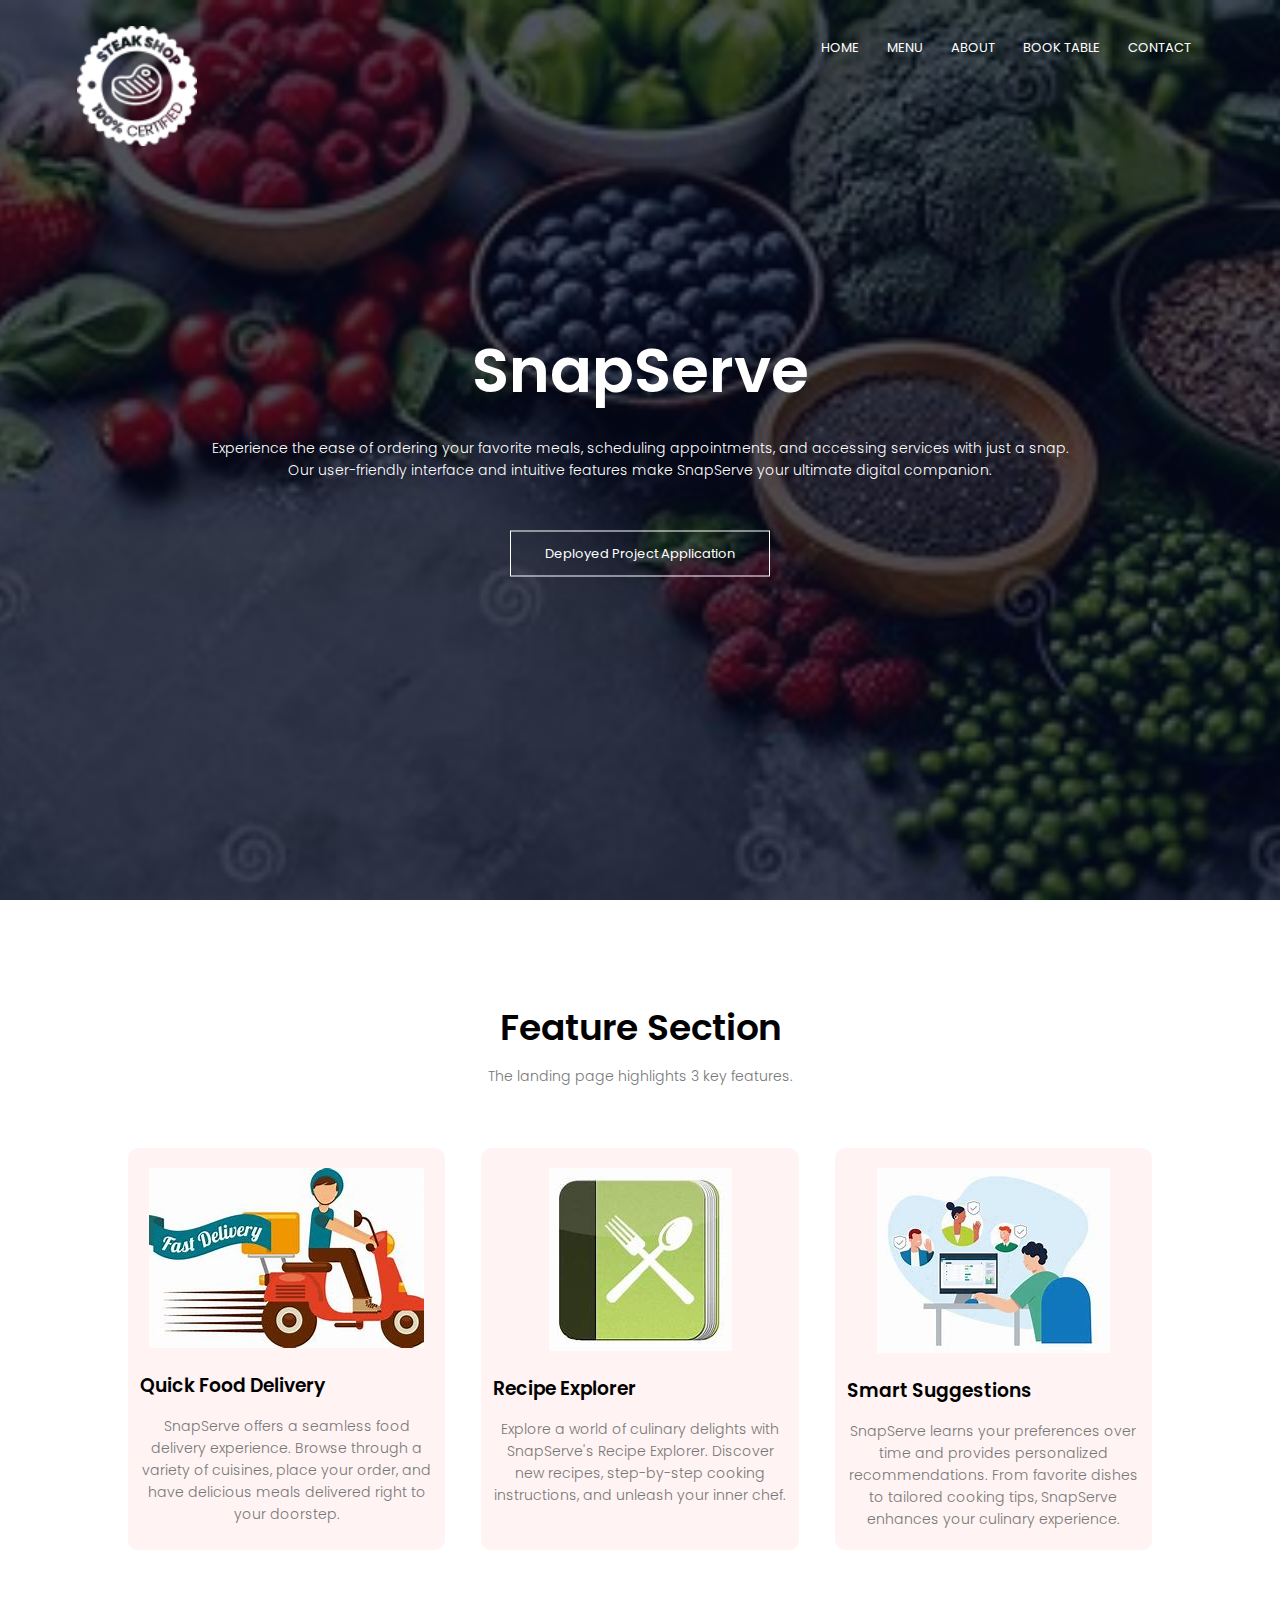
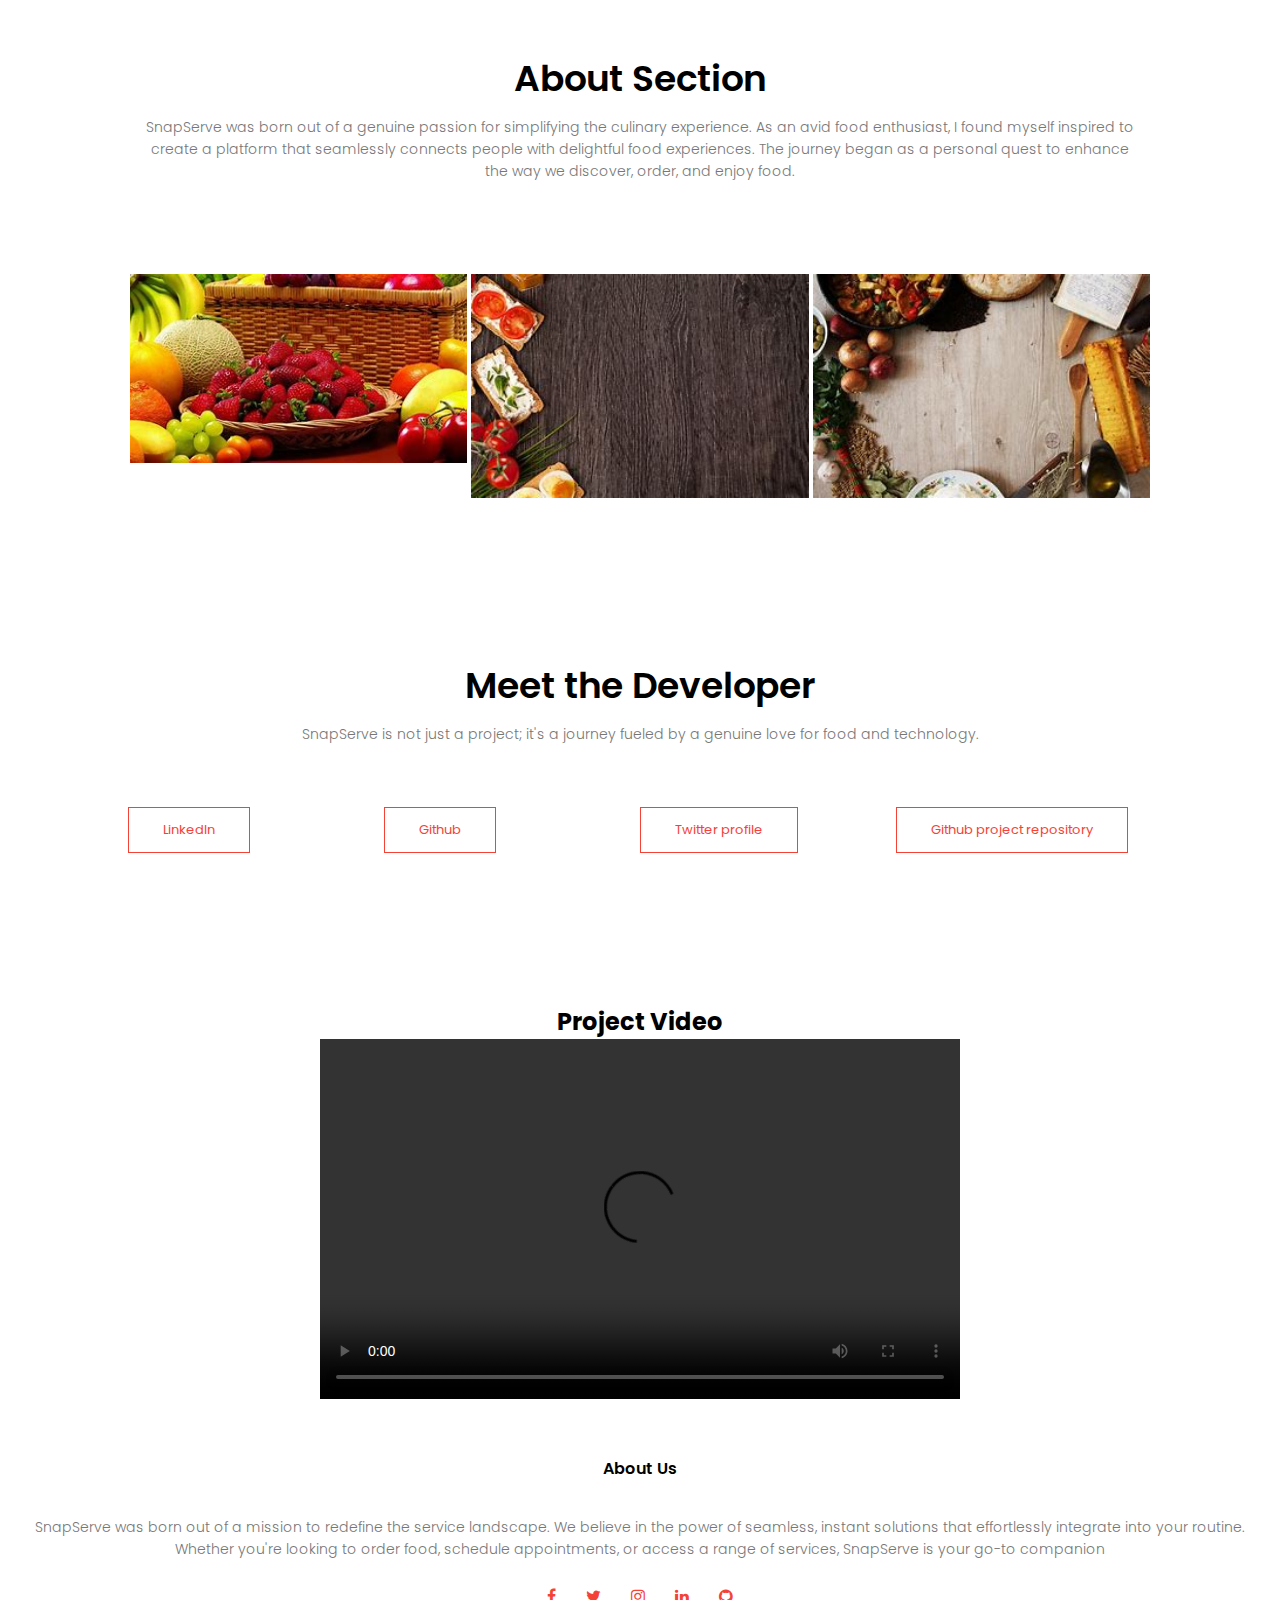
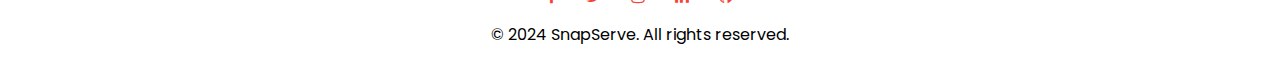
==== index.html @ 0df87a7c "Add files via upload" ====
<!DOCTYPE html>
<html>
<head>
    <meta name="viewport" content="with=device-width, initial-scale=1.0">
    <title>SnapServe</title>
    <link rel="stylesheet" href="style.css">
    <link rel="preconnect" href="https://fonts.googleapis.com">
    <link rel="preconnect" href="https://fonts.gstatic.com" crossorigin>
    <link href="https://fonts.googleapis.com/css2?family=Poppins:ital,wght@0,100;0,300;0,400;0,600;0,700;1,100&display=swap" rel="stylesheet">
<link rel="stylesheet" href="https://stackpath.bootstrapcdn.com/font-awesome/4.7.0/css/font-awesome.min.css">
</head>
<body>
<section class="header">
    <nav>
        <a href="index.html"><img src="images/logo1.png"></a>
        <div class="nav-links" id="navLinks">
            <i class="fa fa-times" onclick="hideMenu"></i>
            <ul>
                <li><a href="index.html">HOME</a></li>
                <li><a href="menu.html">MENU</a></li>
                <li><a href="about.html">ABOUT</a></li>
                <li><a href="book.html">BOOK TABLE</a></li>
                <li><a href="contact.html">CONTACT</a></li>
            </ul>
        </div>
        <i class="fa fa-bars" onclick="showMenu"></i>
    </nav>

<div class="text-box">
    <h1>SnapServe</h1>
    <p>Experience the ease of ordering your favorite meals, scheduling appointments, and accessing services with just a snap.<br>Our user-friendly interface and intuitive features make SnapServe your ultimate digital companion.</p>
    <a href="" class="hero-btn">Deployed Project Application</a>
</div>

</section>

<!-------- Feature Section -------->
<section class="features">
    <h1>Feature Section</h1>
    <p>The landing page highlights 3 key features.</p>
    
    <div class="row">
        <div class="features-col">
            <img src="images/delivery.jpeg">
            <h3>Quick Food Delivery</h3>
            <p>SnapServe offers a seamless food delivery experience. Browse through a variety of cuisines, place your order, and have delicious meals delivered right to your doorstep.</p>
        </div>
        <div class="features-col">
            <img src="images/recipe.jpeg">
            <h3>Recipe Explorer</h3>
            <p>Explore a world of culinary delights with SnapServe's Recipe Explorer. Discover new recipes, step-by-step cooking instructions, and unleash your inner chef.</p>
        </div>
        <div class="features-col">
            <img src="images/smart.jpeg">
            <h3>Smart Suggestions</h3>
            <p>SnapServe learns your preferences over time and provides personalized recommendations. From favorite dishes to tailored cooking tips, SnapServe enhances your culinary experience.</p>
        </div>
    </div>
</section>

<!--------- About Section----------->

<section class="about">
    <h1>About Section</h1>
    <p>SnapServe was born out of a genuine passion for simplifying the culinary experience. As an avid food enthusiast, I found myself inspired to create a platform that seamlessly connects people with delightful food experiences. The journey began as a personal quest to enhance the way we discover, order, and enjoy food.</p>

    <div class="row">
        <div class="about-col">
            <img src="images/b3.jpeg">
            <div class="layer">
                <h3>KATSINA</h3>
            </div>
        </div>
        <div class="about-col">
            <img src="images/a1.jpeg">
            <div class="layer">
                <h3>Batagarawa</h3>
            </div>
        </div>
        <div class="about-col">
            <img src="images/a2.jpeg">
            <div class="layer">
                <h3>Dutsin-ma</h3>
            </div>
        </div>
    </div>
</section>

<!------- developer ------>

<section class="developer">
    <h1>Meet the Developer</h1>
    <p>SnapServe is not just a project; it's a journey fueled by a genuine love for food and technology.</p>

    <div class="row">
        <div class="developer-col">
            <a href="https://www.linkedin.com/in/umar-muhammad-sani/" class="hero-btn red-btn">LinkedIn</a>
        </div>
        <div class="developer-col">
            <a href="https://github.com/UmarMsani" class="hero-btn red-btn">Github</a>
        </div>
        <div class="developer-col">
            <a href="https://twitter.com/umuhammad11" class="hero-btn red-btn">Twitter profile</a>
        </div>
        <div class="developer-col">
            <a href="https://github.com/UmarMsani/Landing-page" class="hero-btn red-btn">Github project repository</a>
        </div>
    </div>
</section>

<!-----------video---------->

<section class="video">
    <h2>Project Video</h2>
    <!-- Replace the following line with the actual video embed code -->
    <video width="640" height="360" controls>
        <source src="your-video-source.mp4" type="video/mp4">
        Your browser does not support the video tag.
    </video>
</section>

<!-------Footer------->

<section class="footer">
    <h4>About Us</h4>
        <p>SnapServe was born out of a mission to redefine the service landscape. We believe in the power of seamless, instant solutions that effortlessly integrate into your routine.<br>Whether you're looking to order food, schedule appointments, or access a range of services, SnapServe is your go-to companion</p>
        <div class="icons">
            <i class="fa fa-facebook"></i>
            <i class="fa fa-twitter"></i>
            <i class="fa fa-instagram"></i>
            <i class="fa fa-linkedin"></i>
            <i class="fa fa-github"></i>
        </div>
        &copy; 2024 SnapServe. All rights reserved.
</section>


<!--------JavaScript for Toggle Menu-------->
<script>

    var navLinks = document.getElementById("navLinks");
    function showMenu(){
        navLinks.style.right = "0";
    }
    function hideMenu(){
        navLinks.style.right = "-200px";
    }

</script>

</body>
</html>
---- style.css ----
*{
    margin: 0;
    padding: 0;
    font-family: "Poppins", sans-serif;
}
.header{
    min-height: 100vh;
    width: 100%;
    background-image: linear-gradient(rgba(4,9,30,0.7),rgba(4,9,30,0.7)),url(images/b1.jpeg);
    background-position: center;
    background-size: cover;
    position: relative;
}
nav{
    display: flex;
    padding: 2% 6%;
    justify-content: space-between;
    align-items: ce;
}
nav img{
    width: 150%;
}
.nav-links{
    flex: 1;
    text-align: right;
}
.nav-links ul li{
    list-style: none;
    display: inline-block;
    padding: 8px 12px;
    position: relative;
}
.nav-links ul li a{
    color: #fff;
    text-decoration: none;
    font-size: 13px;
}
.nav-links ul li::after{
    content: '';
    width: 0%;
    height: 2px;
    background: #f44336;
    display: block;
    margin: auto;
    transition: 0.5s;
}
.nav-links ul li:hover::after{
    width: 100%;
}
.text-box{
    width: 90%;
    color: #fff;
    position: absolute;
    top: 50%;
    left: 50%;
    transform: translate(-50%,-50%);
    text-align: center;
}
.text-box h1{
    font-size: 62px;
}
.text-box p{
    margin: 10px 0 40px;
    font-size: 14px;
    color: #fff;
}
.hero-btn{
    display: inline-block;
    text-decoration: none;
    color: #fff;
    border: 1px solid #fff;
    padding: 12px 34px;
    font-size: 13px;
    background: transparent;
    position: relative;
    cursor: pointer;
}
.hero-btn:hover{
    border: 1px solid #f44336;
    background: #f44336;
    transition: 1s;
}

nav .fa{
    display: none;
}

@media(max-width: 700px){
    .text-box h1{
        font-size: 20px;
    }
    .nav-links ul li{
        display: block;
    }
    .nav-links{
        position: fixed;
        background: #f44336;
        height: 100vh;
        width: 200px;
        top: 0;
        right: -200px;
        text-align: left;
        z-index: 2;
        transition: 1s;
    }
    nav .fa{
        display: block;
        color: #fff;
        margin: 10px;
        font-size: 22px;
        cursor: pointer;
    }
    .nav-links ul{
        padding: 30px;
    }

}

/*------ features -------*/

.features{
    width: 80%;
    margin: auto;
    text-align: center;
    padding-top: 100px;
}
h1{
    font-size: 36px;
    font-weight: 600;
}
p{
    color: #777;
    font-size: 14px;
    font-weight: 300;
    line-height: 22px;
    padding: 10px;
}

.row{
    margin-top: 5%;
    display: flex;
    justify-content: space-between;
}
.features-col{
    flex-basis: 31%;
    background: #fff3f3;
    border-radius: 10px;
    margin-bottom: 5%;
    padding: 20px 12px;
    box-sizing: border-box;
}
h3{
    text-align: center;
    font-weight: 600;
    margin: 10px 0;
}
.features-col:hover{
    box-shadow: 0 0 20px 0px rgba(0,0,0,0.2);
}
@media(max-width: 700px){
    .row{
        flex-direction: column;
    }
}

/*-------- About Section ------*/

.about{
    width: 80%;
    margin: auto;
    text-align: center;
    padding-top: 50px;
}
.about-col{
    flex-basis: 32%;
    border-radius: 10px;
    margin-bottom: 30px;
    position: relative;
    overflow: hidden;
}
.about-col img{
    width: 100%;
    display: block;
}
.layer{
    background: transparent;
    height: 100%;
    width: 100%;
    position: absolute;
    top: 0;
    left: 0;
    transition: 0.5s;
}
.layer:hover{
    background: rgba(163, 136, 136, 0.7);
}
.layer h3{
    width: 100%;
    font-weight: 500;
    color: #fff;
    font-size: 26px;
    bottom: 0;
    left: 50%;
    transform: translateX(-50%);
    position: absolute;
    opacity: 0;
    transition: 0.5s;
}
.layer:hover h3{
    bottom: 49%;
    opacity: 1;
}
.red-btn{
    border: 1px solid #f44336;
    background: transparent;
    color: #f44336;
}
.red-btn:hover{
    color: #fff;
}

/*------- developer --------*/

.developer{
    width: 80%;
    margin: auto;
    text-align: center;
    padding-top: 100px;
}
.developer-col{
    flex-basis: 31%;
    border-radius: 10px;
    margin-bottom: 5%;
    text-align: left;
}
.developer-col img{
    width: 100%;
    border-radius: 10px;
}
.features-col p{
    padding: 0;
}
.features-col h3{
    margin-top: 16px;
    margin-bottom: 15px;
    text-align: left;
}

/*-----------video---------*/
.video{
    width: 80%;
    margin: auto;
    text-align: center;
    padding-top: 100px;
}


/*--------footer--------*/

.footer{
    width: 100%;
    text-align: center;
    padding: 30px 0;
}
.footer h4{
    margin-bottom: 25px;
    margin-top: 20px;
    font-weight: 600;
}
.icons .fa{
    color: #f44336;
    margin: 0 13px;
    cursor: pointer;
    padding: 18px 0;
}

/*---------- abount us page-----------*/

.sub-header{
    height: 50vh;
    width: 100%;
    background-image: linear-gradient(rgba(4,9,30,0.7),rgba(4,9,30,0.7)),url(images/d1.jpeg);
    background-position: center;
    background-size: cover;
    text-align: center;
    color: #fff;
}
.sub-header h1{
    margin-top: 20PX;
}
.about-us{
    width: 80%;
    margin: auto;
    padding-top: 80px;
    padding-bottom: 50px;
}
.about-col{
    flex-basis: 48%;
    padding: 30px 2px;
}
.about-col img{
    width: 100%;
}
.about-us h1{
    padding-top: 0;
}
.about-col p{
    padding: 15px 0 25px;
}
.red-btn{
    border: 1px solid #f44336;
    background: transparent;
    color: #f44336;
}
.red-btn:hover{
    color: #fff;
}

/*---------- contact us page ----------*/

.location{
    width: 80%;
    margin: auto;
    padding: 80px 0;
}
.location iframe{
    width: 100%;
}
.contact-us{
    width: 80%;
    margin: auto;
}
.contact-col{
    flex-basis: 48%;
    margin-bottom: 30px;
}
.contact-col div{
    display: flex;
    align-items: center;
    margin-bottom: 40px;
}
.contact-col div .fa{
    font-size: 28px;
    color: #f44336;
    margin: 10px;
    margin-right: 30px;
}
.contact-col div p{
    padding: 0;
}
.contact-col div h5{
    font-size: 20px;
    margin-bottom: 5px;
    color: #555;
    font-weight: 400;
}
.contact-col input, .contact-col textarea{
    width: 100%;
    padding: 15px;
    margin-bottom: 17px;
    outline: none;
    border: 1px solid #ccc;
    box-sizing: border-box;
}
.input,
select {
  width: 100%;
  padding: 15px;
  margin-bottom: 17px;
  border: 1px solid #ccc;
  box-sizing: border-box;
}
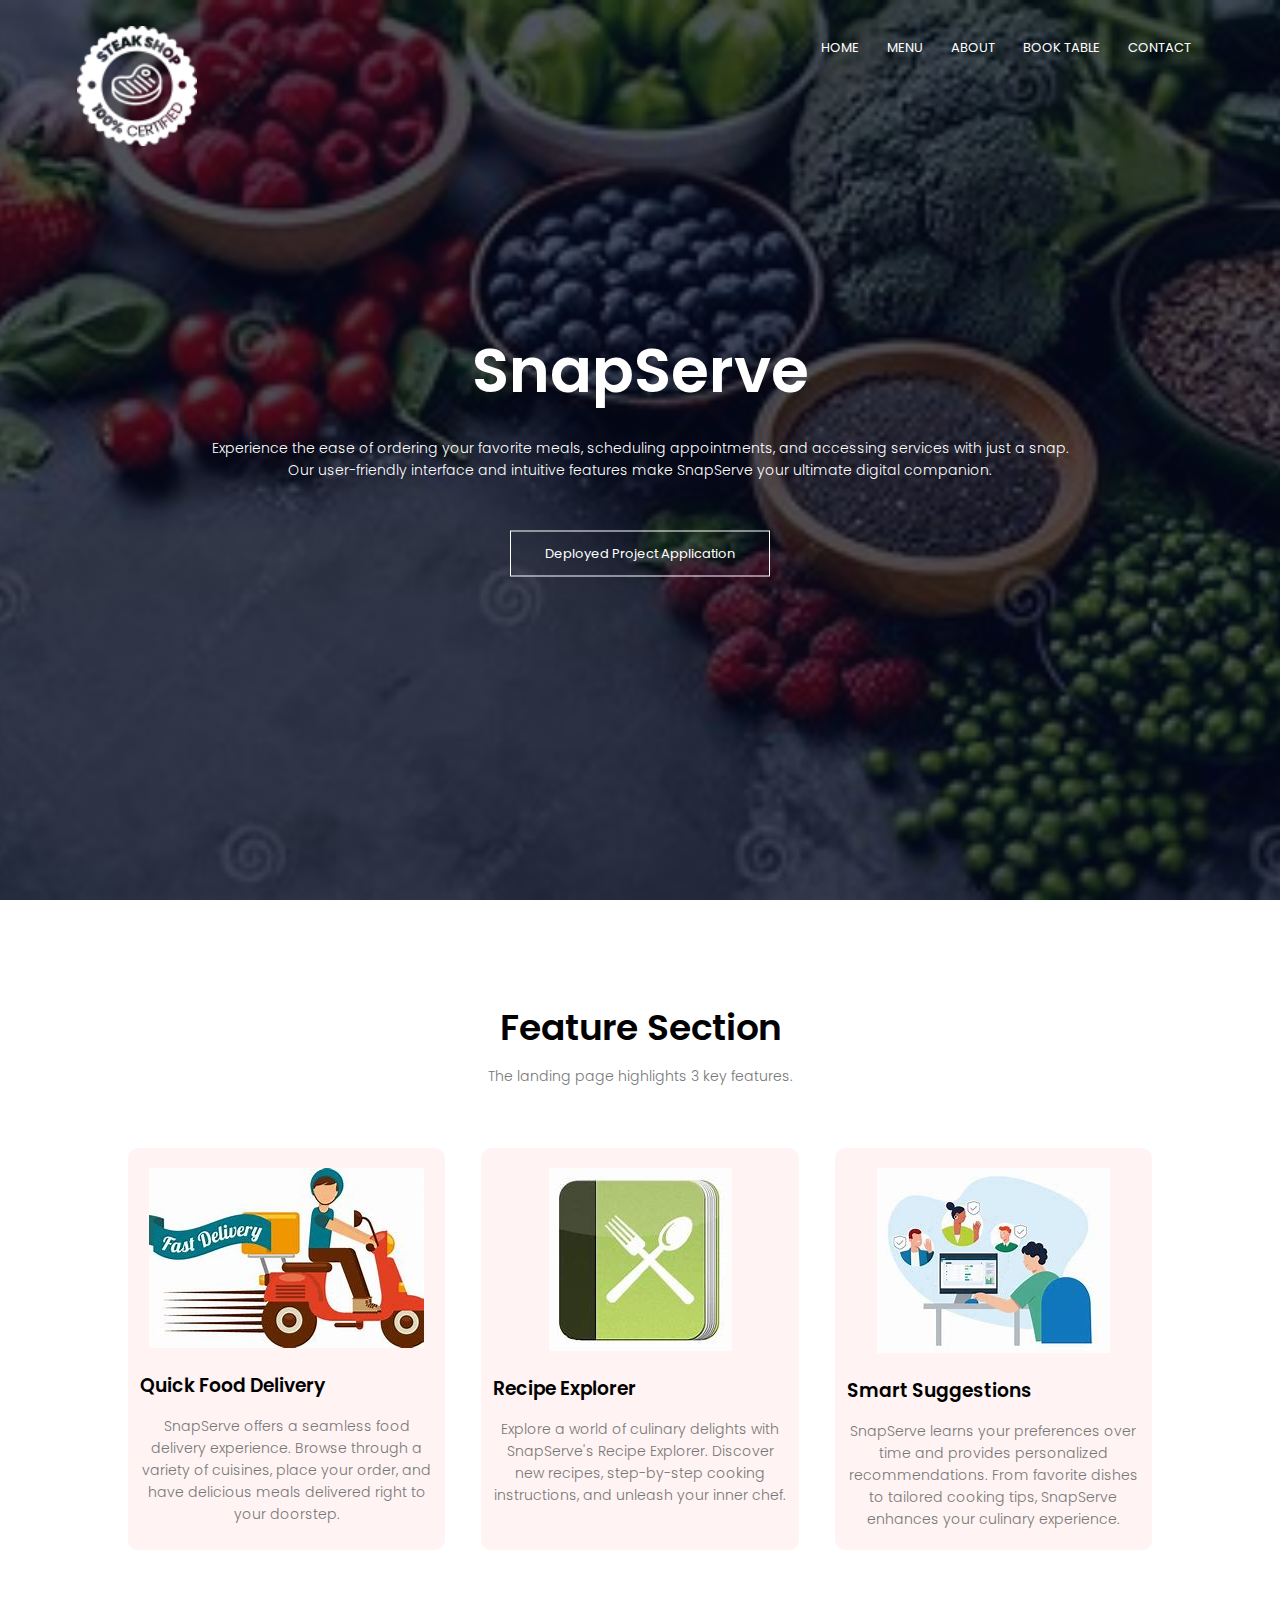
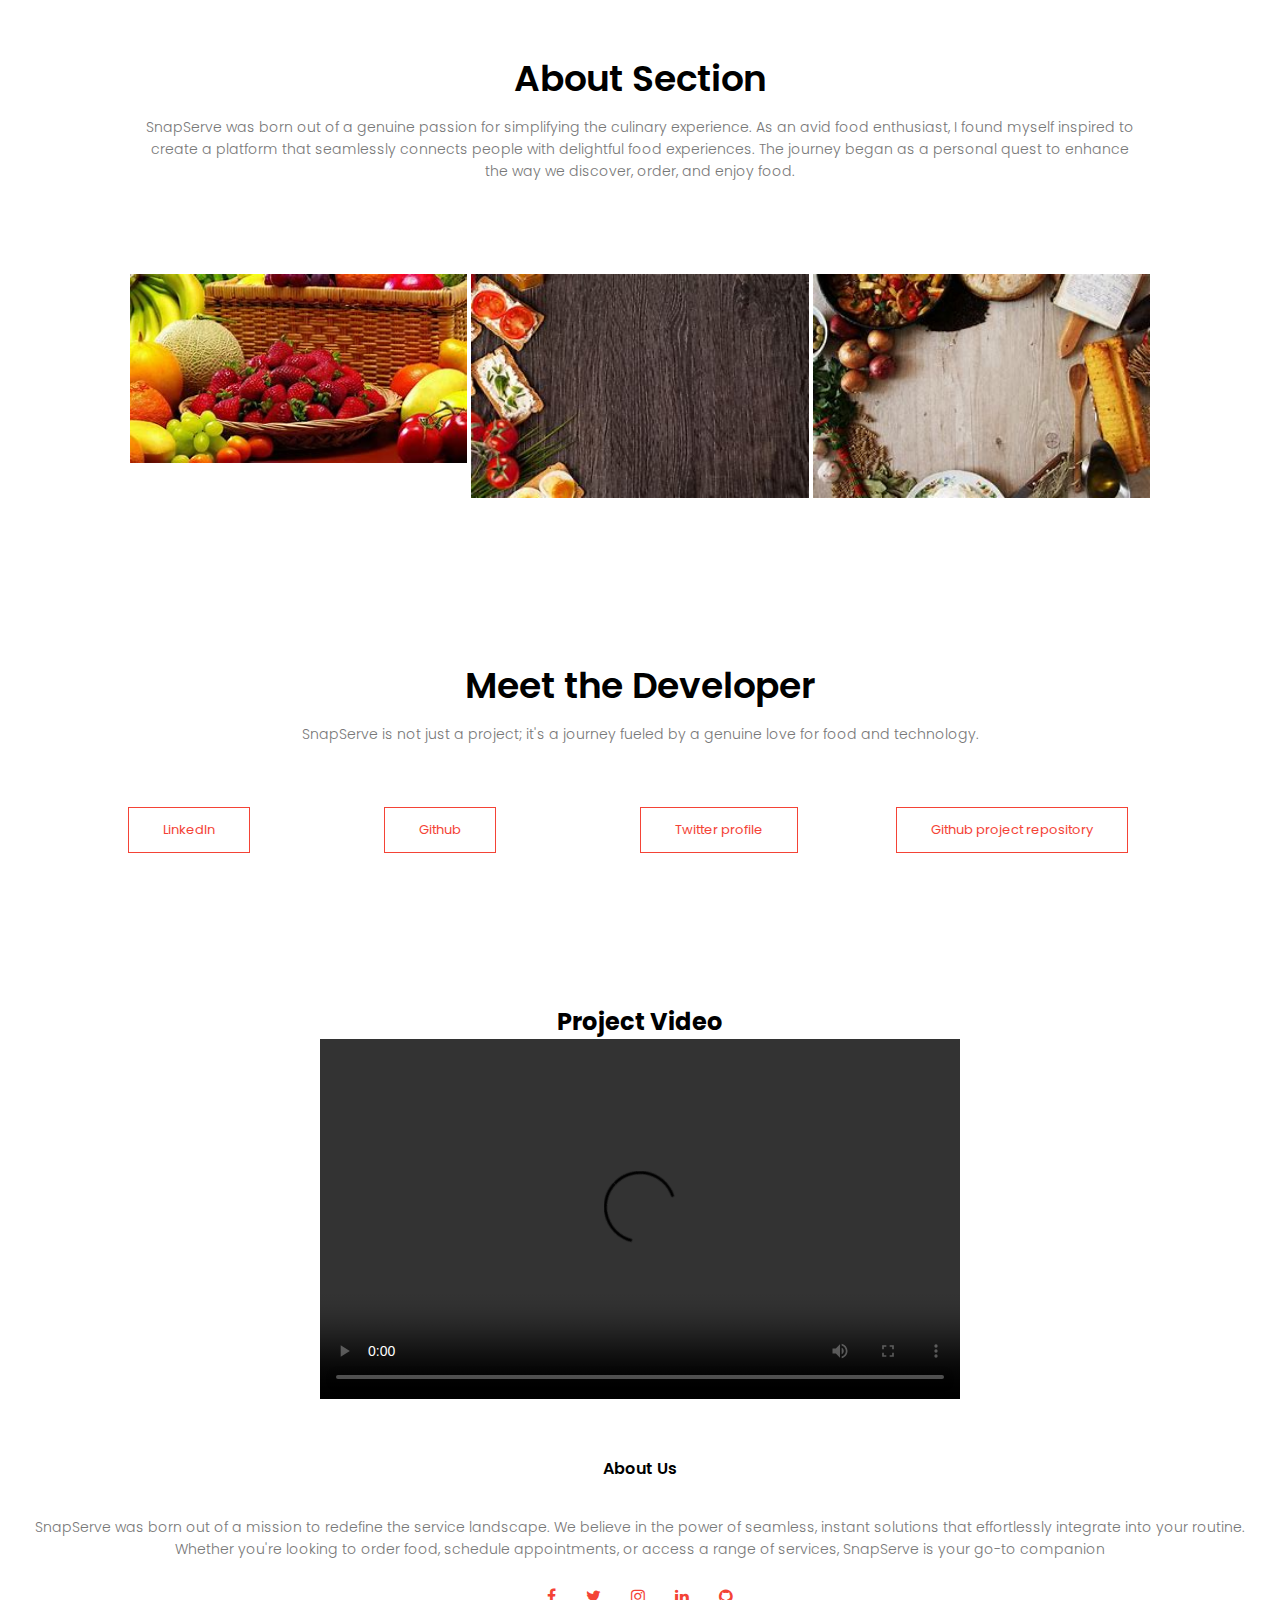
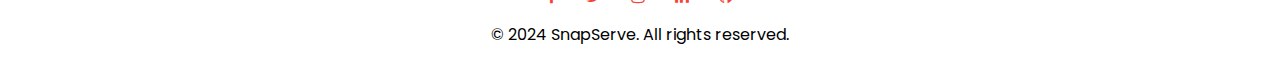
==== commit d5e2f748: "Update index.html" ====
--- a/index.html
+++ b/index.html
@@ -29,7 +29,7 @@
 <div class="text-box">
     <h1>SnapServe</h1>
     <p>Experience the ease of ordering your favorite meals, scheduling appointments, and accessing services with just a snap.<br>Our user-friendly interface and intuitive features make SnapServe your ultimate digital companion.</p>
-    <a href="" class="hero-btn">Deployed Project Application</a>
+    <a href="https://github.com/UmarMsani/snap_serve/tree/main" class="hero-btn">Deployed Project Application</a>
 </div>
 
 </section>
@@ -149,4 +149,4 @@
 </script>
 
 </body>
-</html>+</html>
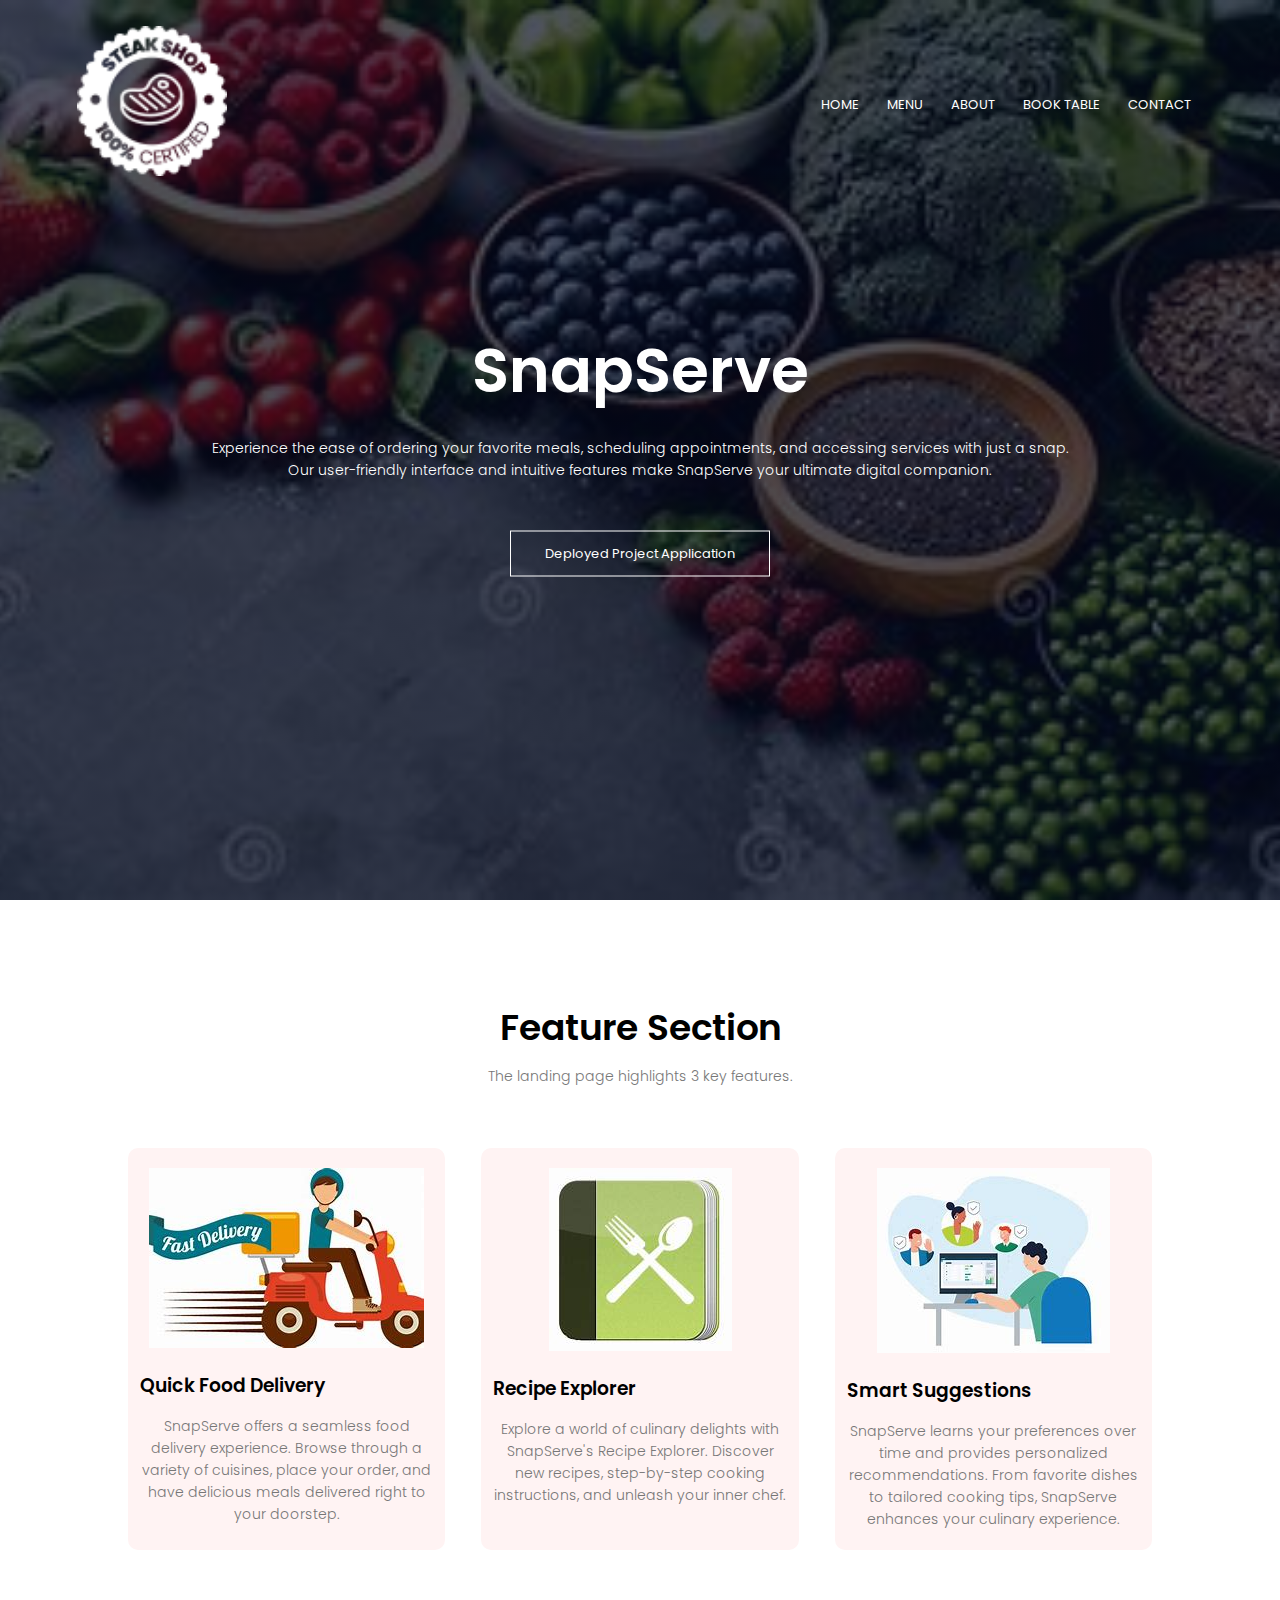
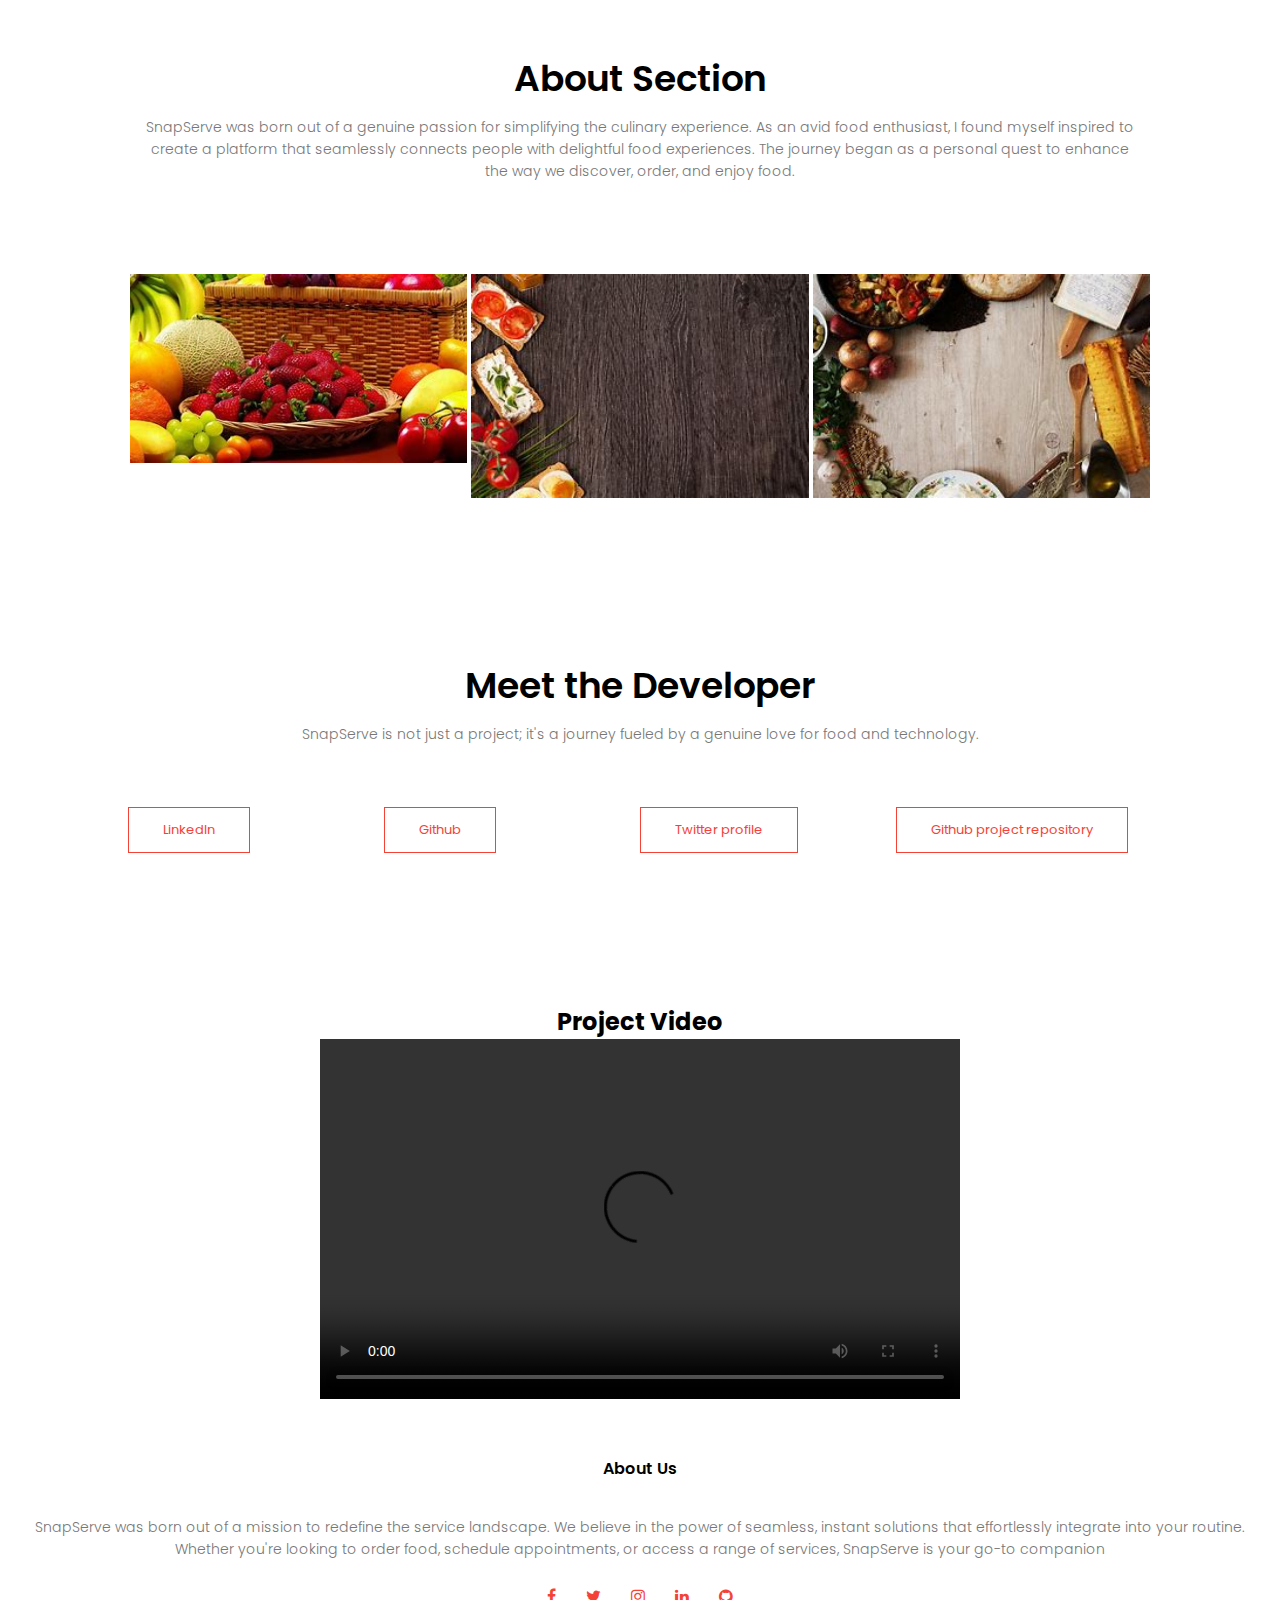
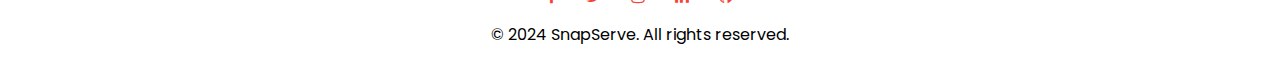
==== commit 7a8ca198: "Update index.html" ====
--- a/index.html
+++ b/index.html
@@ -14,7 +14,7 @@
     <nav>
         <a href="index.html"><img src="images/logo1.png"></a>
         <div class="nav-links" id="navLinks">
-            <i class="fa fa-times" onclick="hideMenu"></i>
+            <i class="fa fa-times" onclick="hideMenu()"></i>
             <ul>
                 <li><a href="index.html">HOME</a></li>
                 <li><a href="menu.html">MENU</a></li>
@@ -23,7 +23,7 @@
                 <li><a href="contact.html">CONTACT</a></li>
             </ul>
         </div>
-        <i class="fa fa-bars" onclick="showMenu"></i>
+        <i class="fa fa-bars" onclick="showMenu()"></i>
     </nav>
 
 <div class="text-box">
--- a/style.css
+++ b/style.css
@@ -15,10 +15,10 @@
     display: flex;
     padding: 2% 6%;
     justify-content: space-between;
-    align-items: ce;
+    align-items: center;
 }
 nav img{
-    width: 150%;
+    width: 150px;
 }
 .nav-links{
     flex: 1;
@@ -369,4 +369,4 @@
   margin-bottom: 17px;
   border: 1px solid #ccc;
   box-sizing: border-box;
-}+}
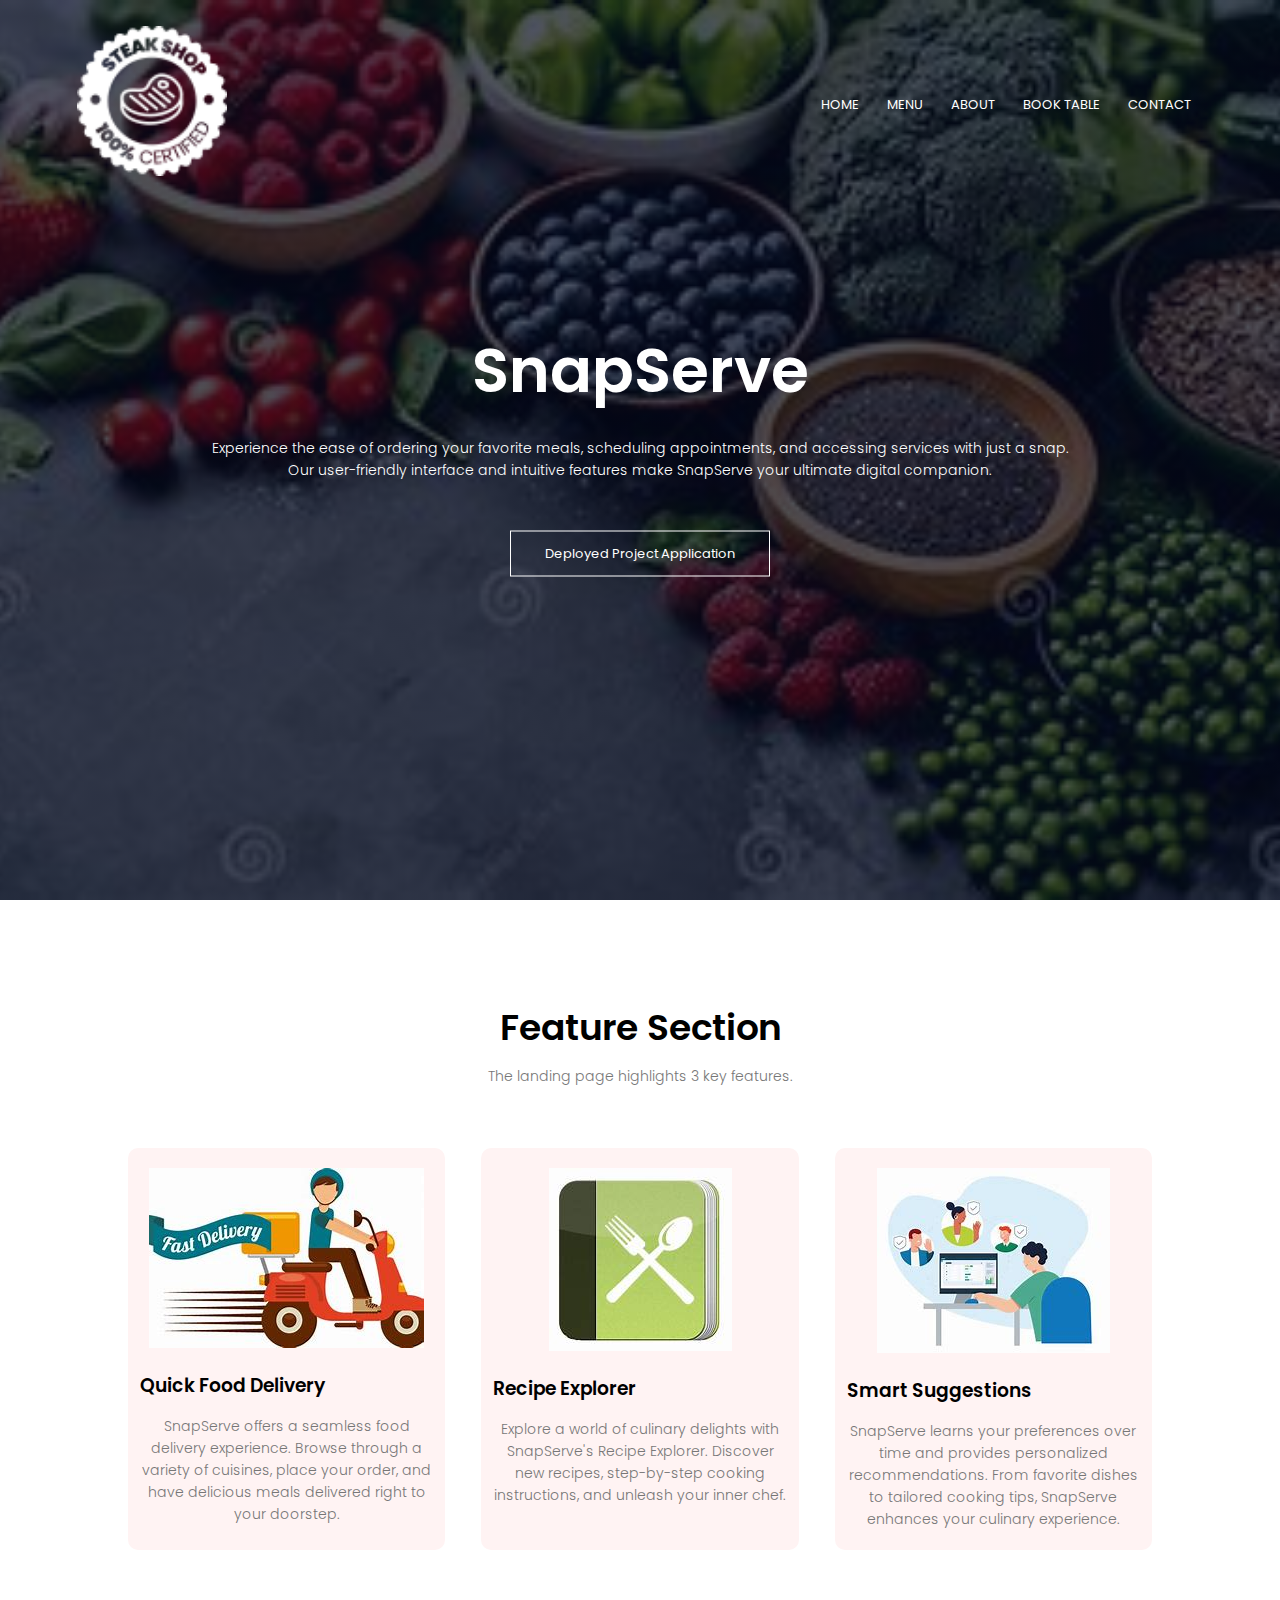
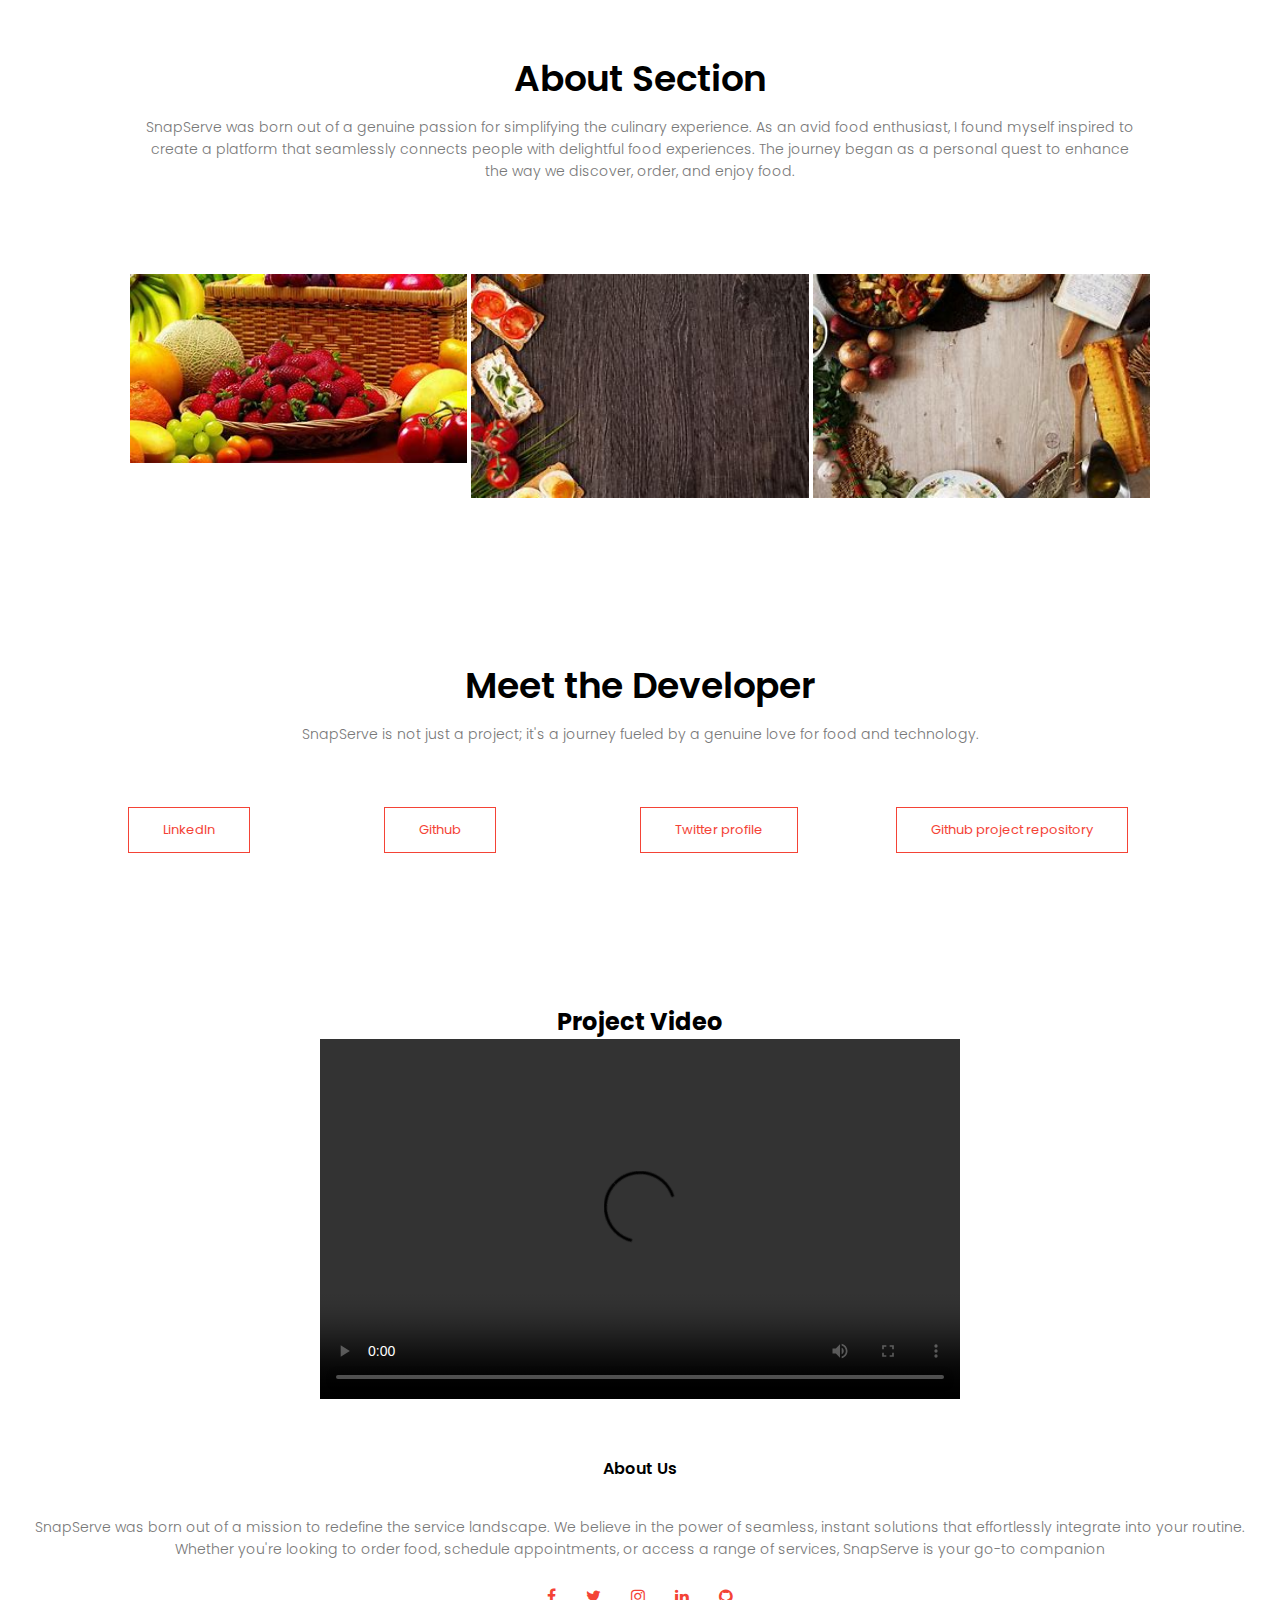
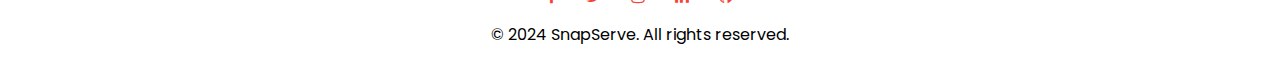
==== commit 6bfa928d: "Update index.html" ====
--- a/index.html
+++ b/index.html
@@ -114,7 +114,7 @@
     <h2>Project Video</h2>
     <!-- Replace the following line with the actual video embed code -->
     <video width="640" height="360" controls>
-        <source src="your-video-source.mp4" type="video/mp4">
+        <source src="https://youtu.be/6LNfH1rmPj4?si=0lKjSXbaALo0S7BB" type="video/mp4">
         Your browser does not support the video tag.
     </video>
 </section>
--- a/style.css
+++ b/style.css
@@ -370,3 +370,20 @@
   border: 1px solid #ccc;
   box-sizing: border-box;
 }
+
+.video {
+        max-width: 640px;
+        margin: auto;
+    }
+
+    video {
+        width: 100%;
+        height: auto;
+    }
+
+    @media (max-width: 700px) {
+        /* Adjust styles for smaller screens (phones) */
+        .video {
+            max-width: 100%;
+        }
+    }
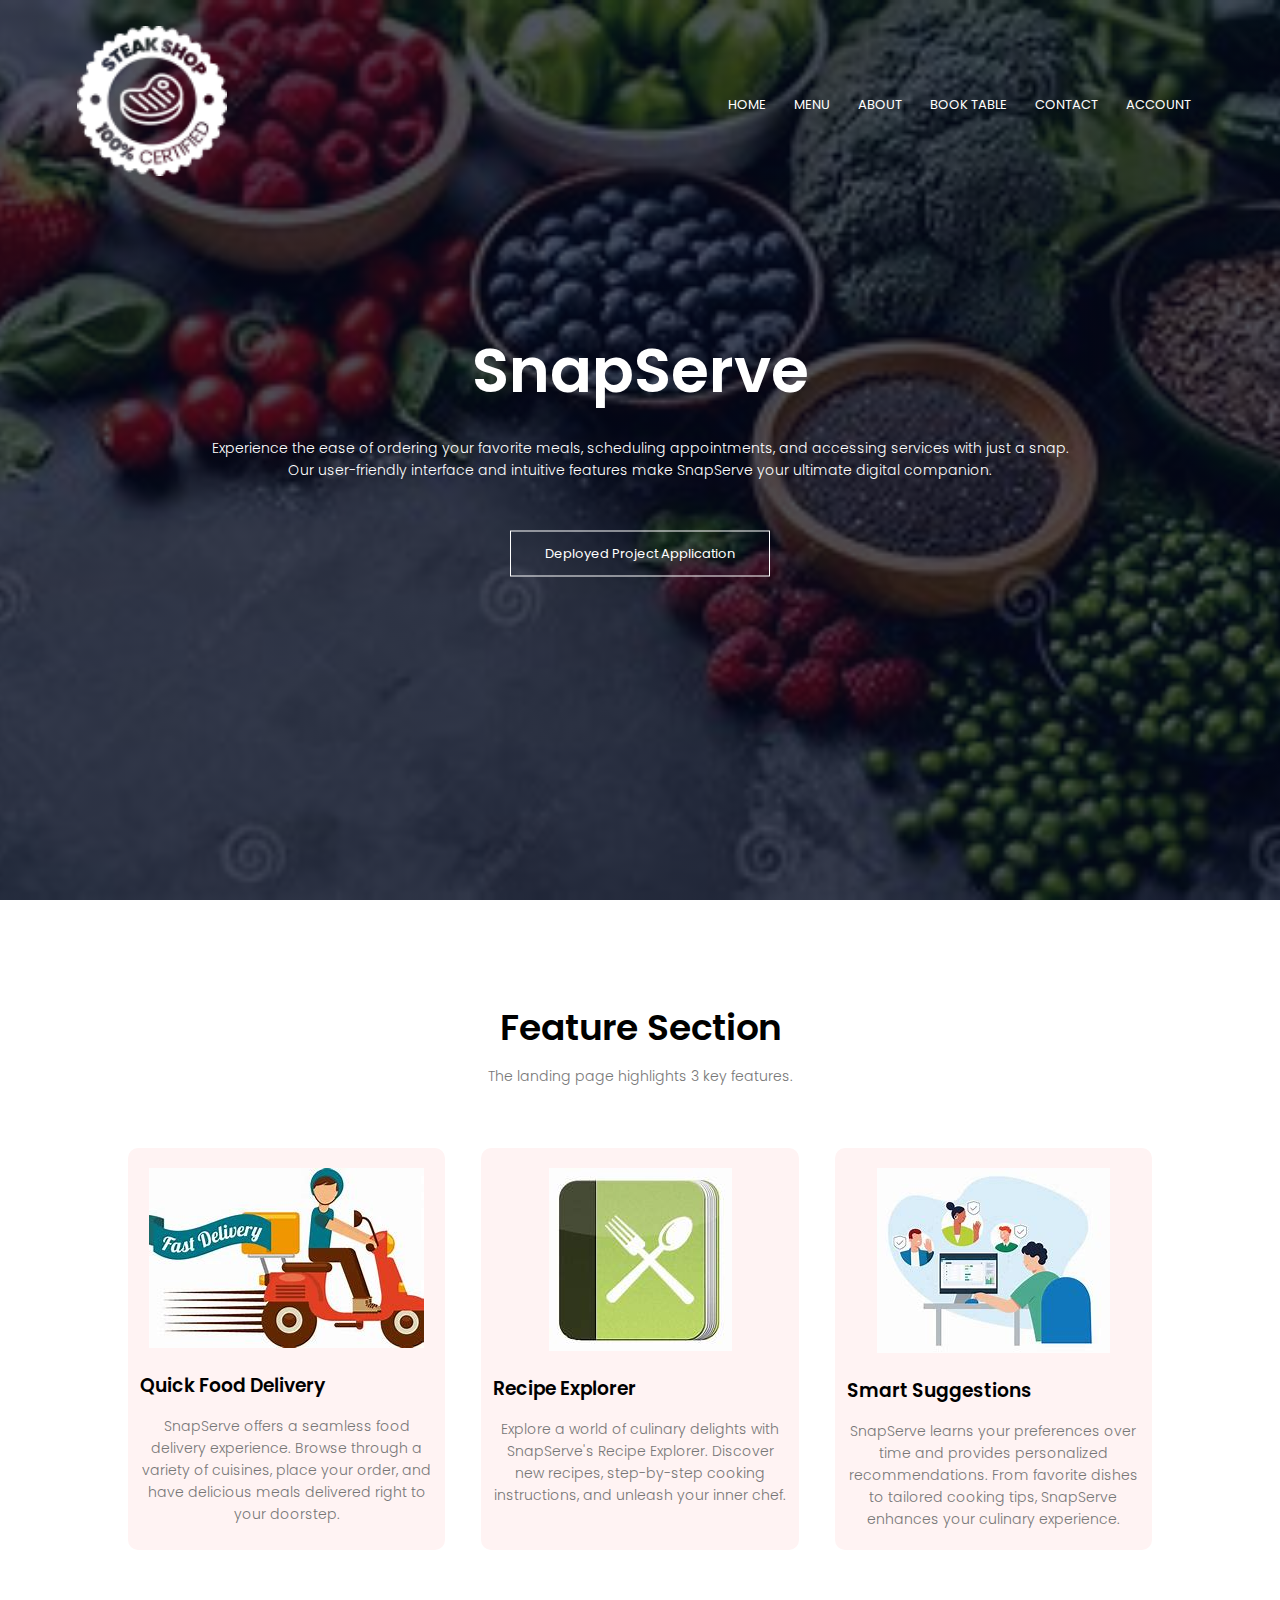
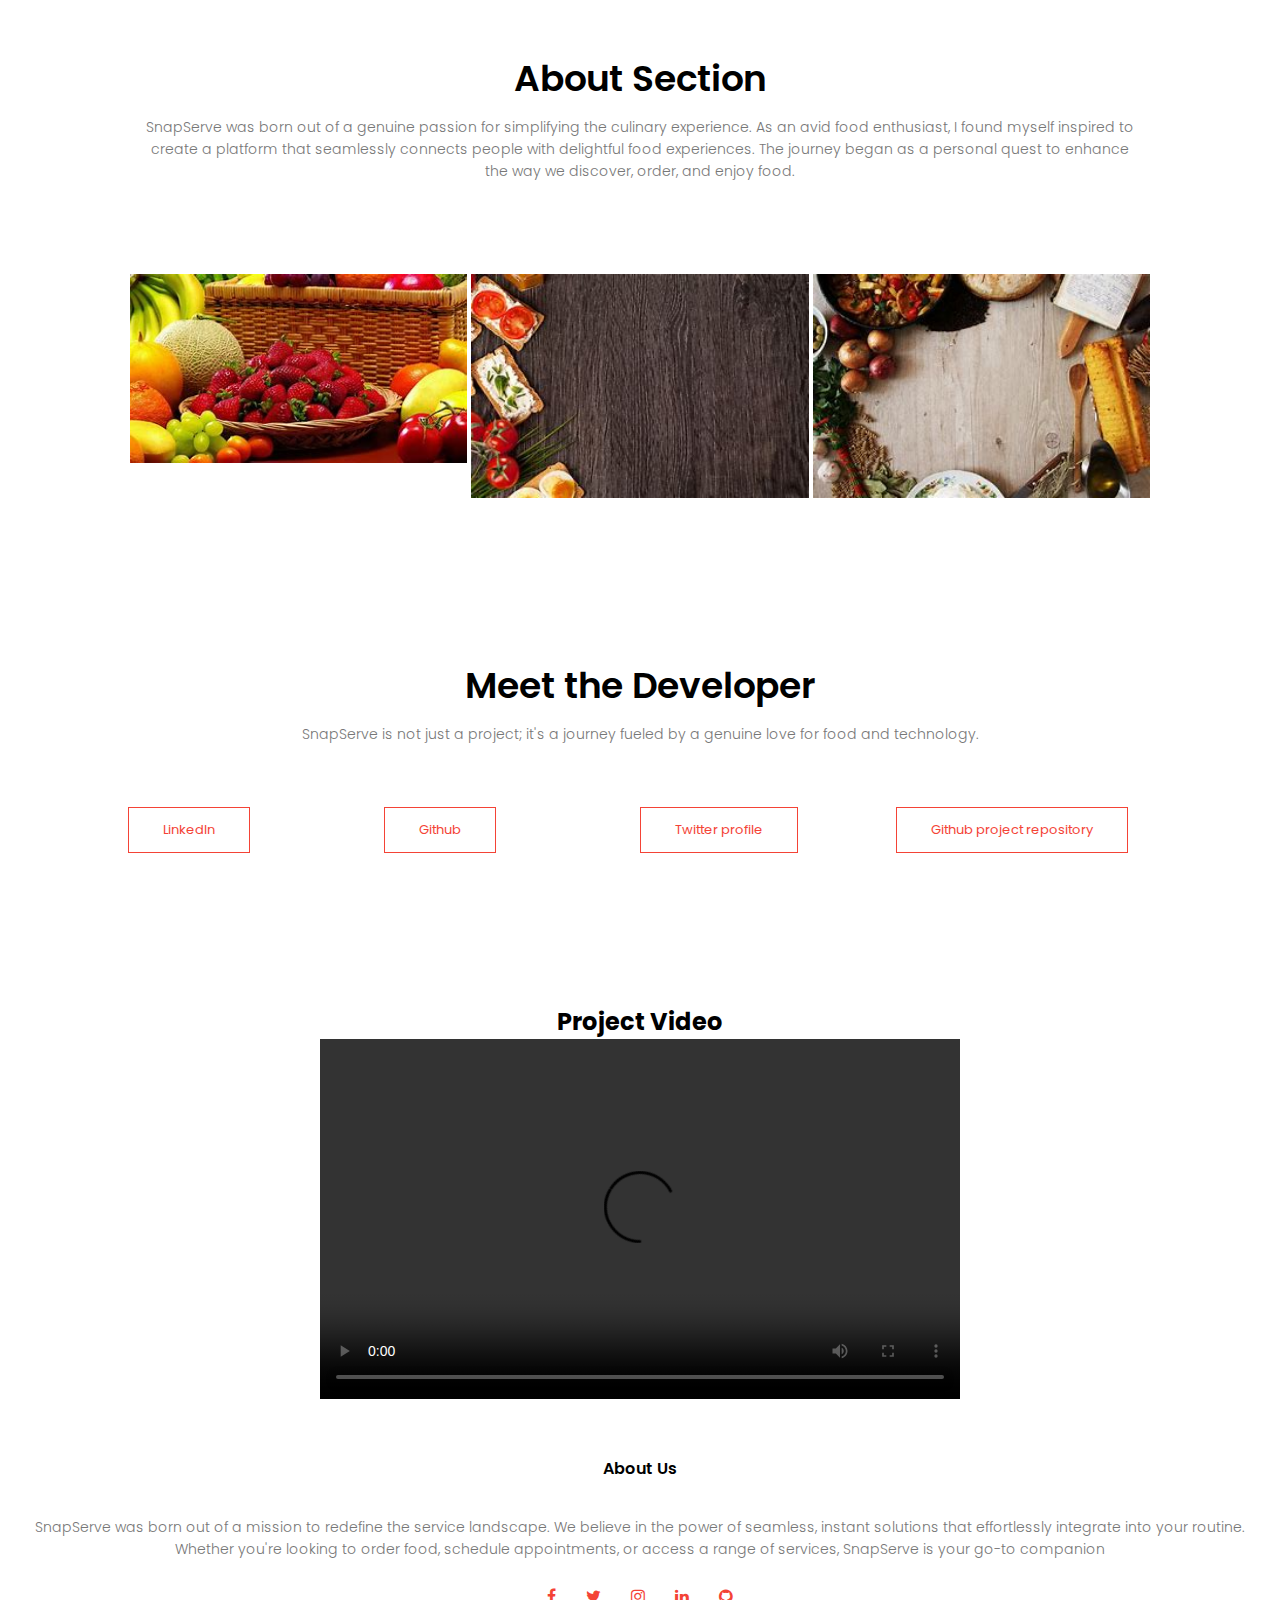
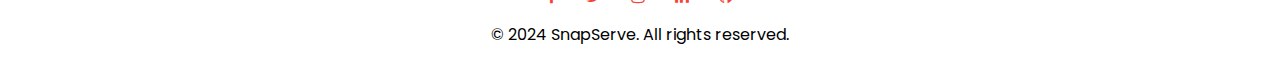
==== commit 2ed5fd71: "Update Menu page" ====
--- a/index.html
+++ b/index.html
@@ -21,6 +21,7 @@
                 <li><a href="about.html">ABOUT</a></li>
                 <li><a href="book.html">BOOK TABLE</a></li>
                 <li><a href="contact.html">CONTACT</a></li>
+                <li><a href="login.html">ACCOUNT</a></li>
             </ul>
         </div>
         <i class="fa fa-bars" onclick="showMenu()"></i>
